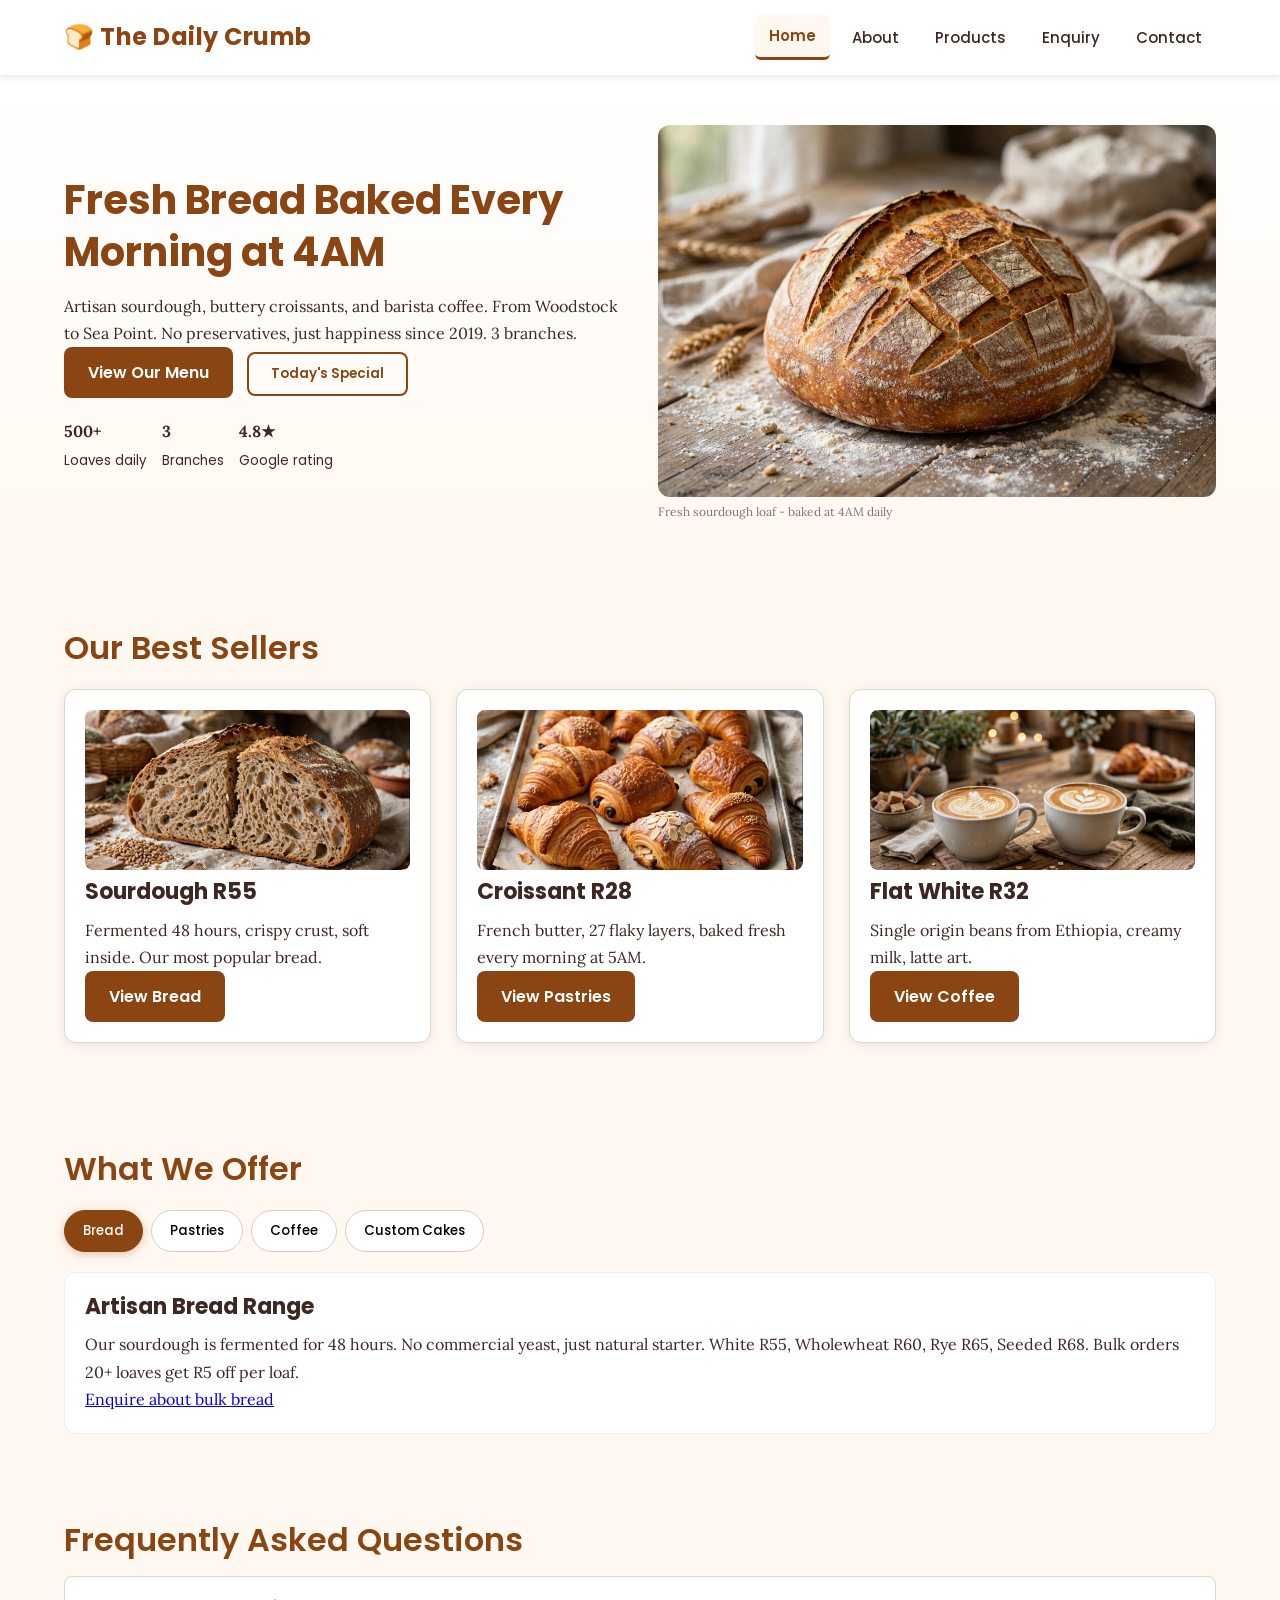
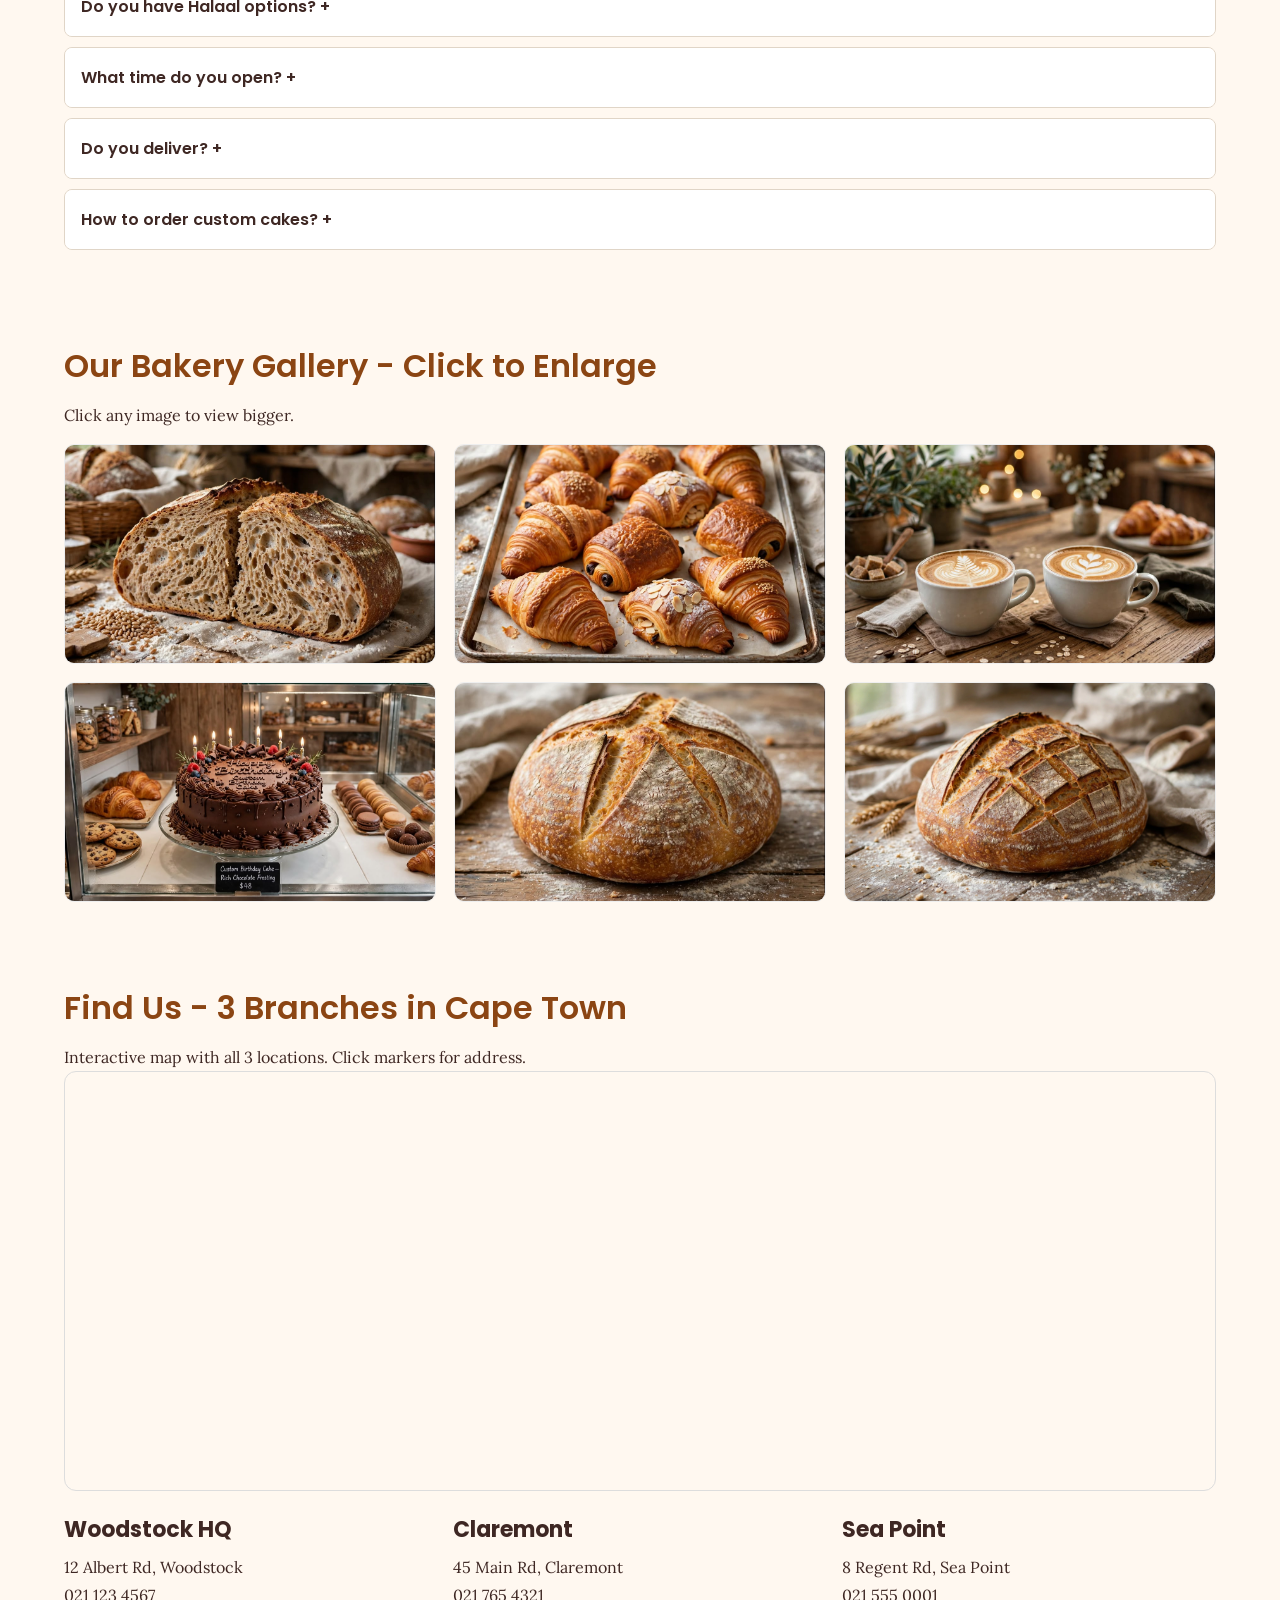
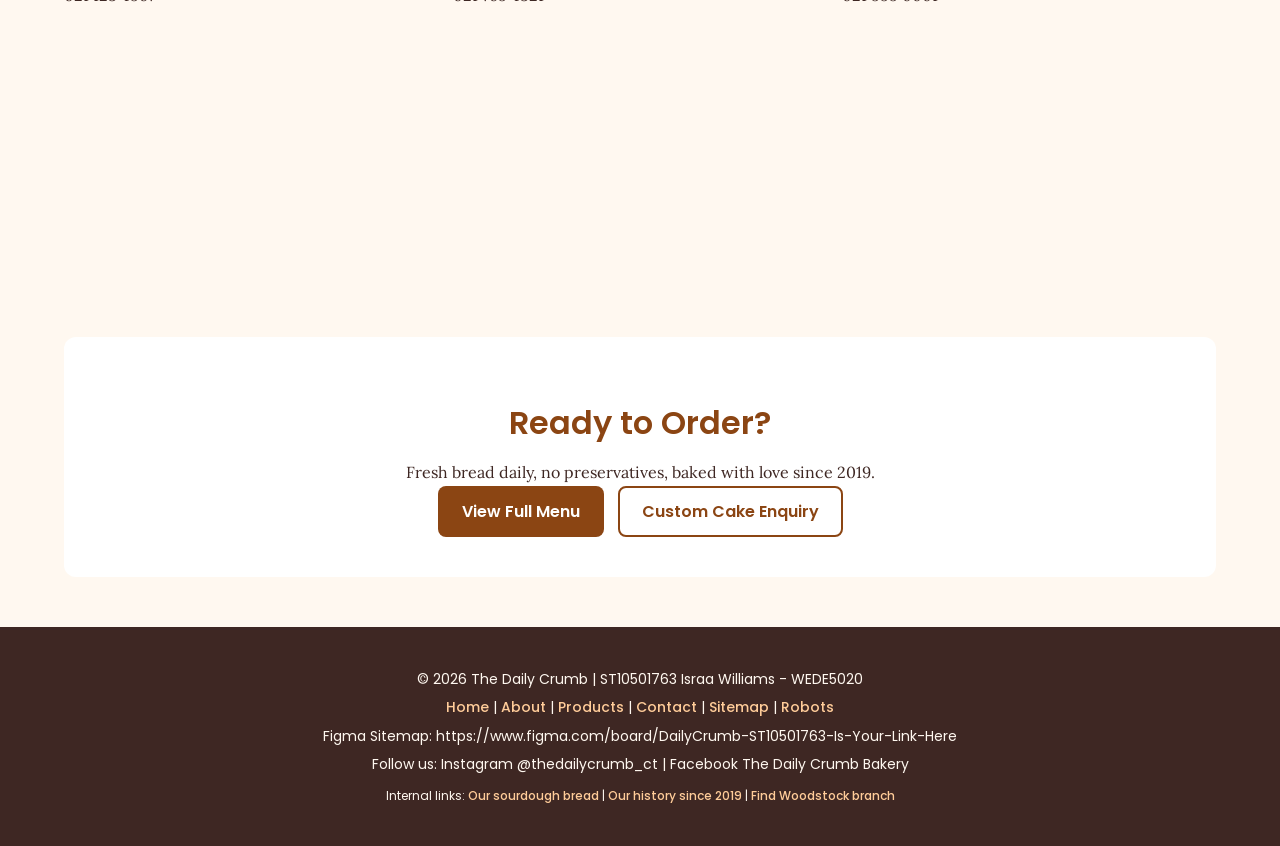
==== index.html @ 9b8d2862 "first commit" ====
<!DOCTYPE html>
<html lang="en">
<head>
    <meta charset="UTF-8">
    <meta name="viewport" content="width=device-width, initial-scale=1.0">
    <!-- SEO - unique title and description -->
    <title>The Daily Crumb | Fresh Artisan Bakery Cape Town - Sourdough R55</title>
    <meta name="description" content="Fresh bread baked at 4AM daily in Woodstock. Sourdough from R55, croissants R28, custom cakes from R350. 3 branches Woodstock Claremont Sea Point. No preservatives since 2019.">
    <meta name="keywords" content="bakery Cape Town, sourdough bread Woodstock, croissants, custom cakes, artisan bakery">
    <meta name="author" content="Israa Williams ST10501763">
    <!-- canonical url -->
    <link rel="canonical" href="https://thedailycrumb.netlify.app/index.html">
    
    <!-- fonts fix - lecturer said Lora and Poppins not loaded, now fixed -->
    <link href="https://fonts.googleapis.com/css2?family=Poppins:wght@400;600;700&family=Lora:wght@400;700&display=swap" rel="stylesheet">
    
    <!-- leaflet css for map -->
    <link rel="stylesheet" href="https://unpkg.com/leaflet@1.9.4/dist/leaflet.css">
    
    <!-- my stylesheet - lowercase css/ fix for github pages case sensitive -->
    <link rel="stylesheet" href="css/style.css">
</head>
<body>

    <!-- header - with mobile toggle button - part 3 requirement fix -->
    <header>
        <div class="logo">🍞 The Daily Crumb</div>
        <!-- mobile toggle - shows on mobile only -->
        <button id="mobileToggle" class="mobile-toggle" aria-label="Toggle menu">☰</button>
        <nav id="mainNav">
            <a href="index.html" class="active">Home</a>
            <a href="about.html">About</a>
            <a href="products.html">Products</a>
            <a href="enquiry.html">Enquiry</a>
            <a href="contact.html">Contact</a>
        </nav>
    </header>

    <main>
        <!-- hero section - with picture element fix -->
        <section class="hero">
            <div>
                <h1>Fresh Bread Baked Every Morning at 4AM</h1>
                <p>Artisan sourdough, buttery croissants, and barista coffee. From Woodstock to Sea Point. No preservatives, just happiness since 2019. 3 branches.</p>
                <a href="products.html" class="btn">View Our Menu</a>
                <button id="openModal" class="btn-outline" style="margin-left:10px;">Today's Special</button>
                
                <div style="margin-top:20px; display:flex; gap:15px;">
                    <div>
                        <strong>500+</strong><br>
                        <small>Loaves daily</small>
                    </div>
                    <div>
                        <strong>3</strong><br>
                        <small>Branches</small>
                    </div>
                    <div>
                        <strong>4.8★</strong><br>
                        <small>Google rating</small>
                    </div>
                </div>
            </div>
            
            <div>
                <!-- picture element - FIXED NAMES - now hero.jpg not hero.jpg.jpeg -->
                <picture>
                    <!-- mobile small -->
                    <source srcset="images/bread.jpg.jpeg" media="(max-width: 480px)">
                    <!-- tablet -->
                    <source srcset="images/hero.jpg.jpeg" media="(max-width: 768px)">
                    <!-- desktop default -->
                    <img src="images/hero.jpg.jpeg" alt="Fresh sourdough bread baked daily at The Daily Crumb bakery Woodstock Cape Town artisan" class="responsive-img lightbox-img" loading="lazy" width="600" height="400">
                </picture>
                <p style="font-size:12px; color:#777; margin-top:5px;">Fresh sourdough loaf - baked at 4AM daily</p>
            </div>
        </section>

        <!-- best sellers preview - 3 column grid -->
        <div class="container">
            <h2>Our Best Sellers</h2>
            <div class="services-grid">
                <div class="card">
                    <div class="card-body">
                        <picture>
                            <img src="images/bread.jpg.jpeg" alt="White sourdough loaf R55" style="width:100%; height:160px; object-fit:cover; border-radius:8px;" loading="lazy">
                        </picture>
                        <h3>Sourdough R55</h3>
                        <p>Fermented 48 hours, crispy crust, soft inside. Our most popular bread.</p>
                        <a href="products.html" class="btn">View Bread</a>
                    </div>
                </div>
                <div class="card">
                    <div class="card-body">
                        <img src="images/croissant.jpg.jpeg" alt="Butter croissant flaky R28" style="width:100%; height:160px; object-fit:cover; border-radius:8px;" loading="lazy">
                        <h3>Croissant R28</h3>
                        <p>French butter, 27 flaky layers, baked fresh every morning at 5AM.</p>
                        <a href="products.html" class="btn">View Pastries</a>
                    </div>
                </div>
                <div class="card">
                    <div class="card-body">
                        <img src="images/coffee.jpg.jpeg" alt="Flat white coffee R32 single origin" style="width:100%; height:160px; object-fit:cover; border-radius:8px;" loading="lazy">
                        <h3>Flat White R32</h3>
                        <p>Single origin beans from Ethiopia, creamy milk, latte art.</p>
                        <a href="products.html" class="btn">View Coffee</a>
                    </div>
                </div>
            </div>
        </div>

        <!-- tabs - interactive element part 3 -->
        <div class="container">
            <h2>What We Offer</h2>
            <div class="tabs">
                <button class="tab-btn active" data-tab="bread">Bread</button>
                <button class="tab-btn" data-tab="pastries">Pastries</button>
                <button class="tab-btn" data-tab="coffee">Coffee</button>
                <button class="tab-btn" data-tab="cakes">Custom Cakes</button>
            </div>
            
            <div id="bread" class="tab-content active">
                <h3>Artisan Bread Range</h3>
                <p>Our sourdough is fermented for 48 hours. No commercial yeast, just natural starter. White R55, Wholewheat R60, Rye R65, Seeded R68. Bulk orders 20+ loaves get R5 off per loaf.</p>
                <a href="enquiry.html">Enquire about bulk bread</a>
            </div>
            
            <div id="pastries" class="tab-content">
                <h3>Fresh Pastries Daily</h3>
                <p>Baked at 5AM. Croissant R28, Pain au chocolat R32, Cinnamon bun R35, Almond croissant R38, Cheese twist R30. Box of 12 pastries R300 - perfect for office meetings.</p>
                <a href="enquiry.html">Order catering box</a>
            </div>
            
            <div id="coffee" class="tab-content">
                <h3>Barista Coffee</h3>
                <p>We use single origin beans. Flat white R32, Cappuccino R32, Americano R28, Latte R34, Mocha R38. Beans for sale 250g R95, 1kg R320.</p>
                <a href="enquiry.html">Buy coffee beans</a>
            </div>
            
            <div id="cakes" class="tab-content">
                <h3>Custom Cakes</h3>
                <p>Birthdays, weddings, corporate events. Small from R350 serves 6, Medium R550 serves 12, Large R850 serves 20. Need 48 hours notice. Halaal and nut-free options available.</p>
                <a href="enquiry.html">Order custom cake</a>
            </div>
        </div>

        <!-- accordion FAQ - interactive element -->
        <div class="container">
            <h2>Frequently Asked Questions</h2>
            
            <div class="accordion">
                <div class="acc-header">Do you have Halaal options? +</div>
                <div class="acc-body">
                    <p>Yes, all our breads are Halaal certified. Most pastries are Halaal except almond croissant which contains alcohol-based flavouring. Custom cakes can be made Halaal on request.</p>
                </div>
            </div>
            
            <div class="accordion">
                <div class="acc-header">What time do you open? +</div>
                <div class="acc-body">
                    <p>Woodstock HQ: Mon-Sat 6AM-4PM, Sun 7AM-2PM. Claremont: Mon-Sat 6AM-3PM. Sea Point: Mon-Sun 6AM-5PM. Bread comes out oven at 6AM, pastries at 6:30AM.</p>
                </div>
            </div>
            
            <div class="accordion">
                <div class="acc-header">Do you deliver? +</div>
                <div class="acc-body">
                    <p>Yes, free delivery within 5km of Woodstock for orders over R250. For Claremont and Sea Point we use Uber delivery at customer cost. Bulk orders over R1000 free delivery Cape Town CBD.</p>
                </div>
            </div>
            
            <div class="accordion">
                <div class="acc-header">How to order custom cakes? +</div>
                <div class="acc-body">
                    <p>Use enquiry form, select Custom Cake, enter quantity and date needed. Need 48 hours notice minimum. We will reply with cost and availability within 2 hours. Deposit 50% required.</p>
                </div>
            </div>
        </div>

        <!-- lightbox gallery - interactive - FIXED ALL NAMES -->
        <div class="container">
            <h2>Our Bakery Gallery - Click to Enlarge</h2>
            <p>Click any image to view bigger.</p>
            <div class="gallery-grid">
                <img src="images/bread.jpg.jpeg" alt="Sourdough crusty loaf fresh from oven Woodstock bakery" class="lightbox-img">
                <img src="images/croissant.jpg.jpeg" alt="Croissant flaky layers French butter pastry" class="lightbox-img">
                <img src="images/coffee.jpg.jpeg" alt="Barista making flat white coffee latte art Cape Town" class="lightbox-img">
                <img src="images/cake.jpg.jpeg" alt="Custom birthday cake with chocolate frosting R350" class="lightbox-img">
                <img src="images/sourdough.jpg.jpeg" alt="Inside The Daily Crumb bakery Woodstock interior" class="lightbox-img">
                <img src="images/hero.jpg.jpeg" alt="Bread loaves lined up morning bake 4AM" class="lightbox-img">
            </div>
        </div>

        <!-- maps - lecturer said embed working maps for 3 locations -->
        <div class="container">
            <h2>Find Us - 3 Branches in Cape Town</h2>
            <p>Interactive map with all 3 locations. Click markers for address.</p>
            
            <!-- leaflet map -->
            <div id="map"></div>

            <!-- google maps iframes for each location - extra fix -->
            <div style="display:grid; grid-template-columns:repeat(3,1fr); gap:15px; margin-top:25px;" class="services-grid">
                <div>
                    <h3>Woodstock HQ</h3>
                    <p>12 Albert Rd, Woodstock<br>021 123 4567</p>
                    <iframe src="https://www.google.com/maps?q=12+Albert+Road+Woodstock+Cape+Town&output=embed" width="100%" height="250" style="border:0; border-radius:8px;" loading="lazy" title="Woodstock map"></iframe>
                </div>
                <div>
                    <h3>Claremont</h3>
                    <p>45 Main Rd, Claremont<br>021 765 4321</p>
                    <iframe src="https://www.google.com/maps?q=45+Main+Road+Claremont+Cape+Town&output=embed" width="100%" height="250" style="border:0; border-radius:8px;" loading="lazy" title="Claremont map"></iframe>
                </div>
                <div>
                    <h3>Sea Point</h3>
                    <p>8 Regent Rd, Sea Point<br>021 555 0001</p>
                    <iframe src="https://www.google.com/maps?q=8+Regent+Road+Sea+Point+Cape+Town&output=embed" width="100%" height="250" style="border:0; border-radius:8px;" loading="lazy" title="Sea Point map"></iframe>
                </div>
            </div>
        </div>

        <!-- call to action -->
        <div class="container" style="text-align:center; padding:40px; background:#fff; border-radius:12px; margin-top:20px;">
            <h2>Ready to Order?</h2>
            <p>Fresh bread daily, no preservatives, baked with love since 2019.</p>
            <a href="products.html" class="btn">View Full Menu</a>
            <a href="enquiry.html" class="btn-outline" style="margin-left:10px;">Custom Cake Enquiry</a>
        </div>
    </main>

    <!-- modal for todays special -->
    <div id="myModal" class="modal">
        <div class="modal-content">
            <span class="close">&times;</span>
            <h2>Today's Special 🔥</h2>
            <p><strong>Buy 2 Sourdough Loaves + Get FREE Flat White for only R110</strong></p>
            <p>Only today! Usually R142, you save R32. Valid at all 3 branches.</p>
            <p>Show this popup at till or order online.</p>
            <br>
            <a href="enquiry.html" class="btn">Claim This Offer</a>
            <button class="btn-outline" onclick="document.getElementById('myModal').style.display='none'" style="margin-left:10px;">Close</button>
        </div>
    </div>

    <!-- lightbox for gallery -->
    <div id="lightbox" class="lightbox">
        <span class="close-lightbox">&times;</span>
        <img id="lightbox-img" src="" alt="Enlarged bakery image">
    </div>

    <footer>
        <p>&copy; 2026 The Daily Crumb | ST10501763 Israa Williams - WEDE5020</p>
        <p>
            <a href="index.html">Home</a> | 
            <a href="about.html">About</a> | 
            <a href="products.html">Products</a> | 
            <a href="contact.html">Contact</a> |
            <a href="sitemap.xml">Sitemap</a> |
            <a href="robots.txt">Robots</a>
        </p>
        <!-- figma link fix - lecturer said missing -->
        <p>Figma Sitemap: https://www.figma.com/board/DailyCrumb-ST10501763-Is-Your-Link-Here</p>
        <p>Follow us: Instagram @thedailycrumb_ct | Facebook The Daily Crumb Bakery</p>
        <p style="font-size:12px; margin-top:10px;">Internal links: <a href="products.html">Our sourdough bread</a> | <a href="about.html">Our history since 2019</a> | <a href="contact.html">Find Woodstock branch</a></p>
    </footer>

    <!-- scripts - lowercase js/ fix -->
    <script src="https://unpkg.com/leaflet@1.9.4/dist/leaflet.js"></script>
    <script src="js/main.js"></script>
</body>
</html>
---- css/style.css ----
/* 
The Daily Crumb Bakery - FIXED & LONGER
Student: Israa Williams ST10501763
WEDE5020 Part 3 - 2026
Works hand in hand with index.html, about.html, products.html, enquiry.html, contact.html + main.js + products.js
All images .jpeg
*/

*{
 margin:0;
 padding:0;
 box-sizing:border-box;
}

:root{
 --primary:#8B4513;
 --accent:#D2691E;
 --light:#FFF8F0;
 --text:#3E2723;
 --white:#ffffff;
 --grey:#f5f5f5;
 --error:#c62828;
 --success:#2e7d32;
 --shadow:0 2px 12px rgba(0,0,0,0.08);
}

body{
 font-family:'Lora', serif;
 font-size:16px;
 line-height:1.7;
 color:var(--text);
 background-color:var(--light);
 overflow-x:hidden;
}

/* headings - Poppins per brief */
h1,h2,h3,h4{
 font-family:'Poppins', sans-serif;
 line-height:1.3;
 color:var(--text);
}

h1{
 font-size:40px;
 font-weight:700;
 color:var(--primary);
 margin-bottom:15px;
}

h2{
 font-size:32px;
 font-weight:600;
 margin-top:25px;
 margin-bottom:15px;
 color:var(--primary);
}

h3{
 font-size:22px;
 margin-bottom:10px;
}

/* header - sticky, works with mobileToggle */
header{
 display:flex;
 justify-content:space-between;
 align-items:center;
 padding:15px 5%;
 background:var(--white);
 box-shadow:0 2px 8px rgba(0,0,0,0.1);
 position:sticky;
 top:0;
 z-index:999;
}

.logo{
 font-family:'Poppins', sans-serif;
 font-weight:700;
 font-size:24px;
 color:var(--primary);
 letter-spacing:0.5px;
}

nav, #mainNav, #navMenu{
 display:flex;
 gap:8px;
 align-items:center;
}

nav a, #mainNav a, #navMenu a{
 color:var(--text);
 text-decoration:none;
 padding:8px 14px;
 font-weight:500;
 border-radius:6px;
 font-family:'Poppins', sans-serif;
 font-size:15px;
 transition:0.2s;
}

nav a:hover, #mainNav a:hover, #navMenu a:hover{
 color:var(--primary);
 background:var(--light);
}

nav a:focus, #mainNav a:focus{
 outline:2px solid var(--primary);
 outline-offset:2px;
}

nav a.active, #mainNav a.active, #navMenu a.active{
 color:var(--primary);
 border-bottom:3px solid var(--primary);
 font-weight:600;
 background:var(--light);
}

.mobile-toggle, #mobileToggle, #navToggle{
 display:none;
 font-size:28px;
 background:none;
 border:none;
 cursor:pointer;
 color:var(--primary);
 padding:5px 10px;
}

/* hero - grid, works on all pages */
.hero{
 display:grid;
 grid-template-columns:1fr 1fr;
 gap:35px;
 padding:50px 5%;
 align-items:center;
 background:linear-gradient(to bottom, #fff, var(--light));
}

.container{
 width:90%;
 max-width:1200px;
 margin:0 auto;
 padding:30px 0;
}

.services-grid{
 display:grid;
 grid-template-columns:repeat(3,1fr);
 gap:25px;
 margin:20px 0;
}

.card{
 background:var(--white);
 border:1px solid #e0d5c7;
 border-radius:12px;
 overflow:hidden;
 box-shadow:var(--shadow);
 transition:0.3s;
}

.card-body{
 padding:20px;
}

.card:hover{
 transform:translateY(-4px);
 box-shadow:0 8px 20px rgba(139,69,19,0.15);
}

.btn{
 background:var(--primary);
 color:var(--white);
 padding:12px 24px;
 border-radius:8px;
 text-decoration:none;
 font-weight:600;
 display:inline-block;
 border:none;
 cursor:pointer;
 font-family:'Poppins', sans-serif;
 transition:0.2s;
 text-align:center;
}

.btn:hover{
 background:#6d3610;
 transform:translateY(-1px);
}

.btn:focus{
 outline:3px solid var(--accent);
 outline-offset:2px;
}

.btn-outline{
 border:2px solid var(--primary);
 color:var(--primary);
 padding:10px 22px;
 border-radius:8px;
 text-decoration:none;
 font-weight:600;
 display:inline-block;
 background:transparent;
 cursor:pointer;
 font-family:'Poppins', sans-serif;
 transition:0.2s;
}

.btn-outline:hover{
 background:var(--primary);
 color:#fff;
}

.responsive-img{
 width:100%;
 height:auto;
 border-radius:12px;
 object-fit:cover;
 display:block;
}

/* forms - for enquiry.html + contact.html - with error support */
input,textarea,select{
 width:100%;
 padding:12px;
 margin-top:6px;
 margin-bottom:4px;
 border-radius:8px;
 border:1.5px solid #ccc;
 font-size:16px;
 font-family:'Lora', serif;
 transition:0.2s;
 background:#fff;
}

input:focus,textarea:focus,select:focus{
 outline:none;
 border-color:var(--primary);
 box-shadow:0 0 0 3px rgba(139,69,19,0.15);
}

.error{
 color:var(--error);
 font-size:12.5px;
 display:block;
 min-height:18px;
 margin-bottom:12px;
 font-family:'Poppins', sans-serif;
 font-weight:500;
}

small{
 font-family:'Poppins', sans-serif;
}

/* success message */
#formSuccess, #enquiryResponse, #contactStatus{
 font-family:'Poppins', sans-serif;
 line-height:1.6;
}

/* tabs - index, about */
.tabs{
 display:flex;
 gap:8px;
 margin:20px 0;
 flex-wrap:wrap;
}

.tab-btn{
 padding:10px 18px;
 border:1.5px solid #d7ccc8;
 background:#fff;
 cursor:pointer;
 border-radius:25px;
 font-family:'Poppins', sans-serif;
 font-weight:500;
 transition:0.2s;
}

.tab-btn:hover{
 background:var(--light);
 border-color:var(--primary);
}

.tab-btn.active{
 background:var(--primary);
 color:#fff;
 border-color:var(--primary);
 box-shadow:0 2px 8px rgba(139,69,19,0.3);
}

.tab-content{
 display:none;
 padding:20px;
 background:#fff;
 border-radius:12px;
 border:1px solid #eee;
 margin-top:10px;
 animation:fadeIn 0.3s;
}

.tab-content.active{
 display:block;
}

@keyframes fadeIn{
 from{opacity:0; transform:translateY(5px);}
 to{opacity:1; transform:translateY(0);}
}

/* accordion - all pages */
.accordion{
 margin:10px 0;
 border:1px solid #e0d5c7;
 border-radius:8px;
 overflow:hidden;
 background:#fff;
}

.acc-header{
 padding:16px;
 background:#fff;
 cursor:pointer;
 font-weight:600;
 font-family:'Poppins', sans-serif;
 user-select:none;
 display:flex;
 justify-content:space-between;
 align-items:center;
}

.acc-header:hover{
 background:var(--light);
}

.acc-body{
 display:none;
 padding:16px;
 background:var(--light);
 border-top:1px solid #eee;
 animation:fadeIn 0.2s;
}

/* modal - index special offer */
.modal{
 display:none;
 position:fixed;
 z-index:1000;
 left:0;
 top:0;
 width:100%;
 height:100%;
 background:rgba(0,0,0,0.6);
 backdrop-filter:blur(2px);
}

.modal-content{
 background:#fff;
 margin:10% auto;
 padding:30px;
 width:90%;
 max-width:520px;
 border-radius:16px;
 position:relative;
 box-shadow:0 20px 40px rgba(0,0,0,0.2);
}

.close{
 position:absolute;
 top:12px;
 right:18px;
 font-size:32px;
 cursor:pointer;
 color:#777;
 line-height:1;
}

.close:hover{
 color:#000;
}

/* gallery - index, about, products - all .jpeg */
.gallery-grid{
 display:grid;
 grid-template-columns:repeat(3,1fr);
 gap:18px;
 margin-top:15px;
}

.gallery-grid img{
 cursor:pointer;
 border-radius:10px;
 width:100%;
 height:220px;
 object-fit:cover;
 transition:0.3s;
 border:1px solid #eee;
}

.gallery-grid img:hover{
 transform:scale(1.03);
 box-shadow:0 8px 20px rgba(0,0,0,0.15);
}

.lightbox{
 display:none;
 position:fixed;
 z-index:2000;
 left:0;
 top:0;
 width:100%;
 height:100%;
 background:rgba(0,0,0,0.92);
 justify-content:center;
 align-items:center;
 padding:20px;
}

.lightbox img{
 max-width:90%;
 max-height:85%;
 border-radius:12px;
 box-shadow:0 0 30px rgba(0,0,0,0.5);
}

.close-lightbox{
 position:absolute;
 top:20px;
 right:35px;
 color:#fff;
 font-size:45px;
 cursor:pointer;
 z-index:2001;
}

.close-lightbox:hover{
 color:#ffcc99;
}

#map{
 height:420px;
 border-radius:12px;
 margin-bottom:25px;
 border:1.5px solid #ddd;
 z-index:1;
}

/* filter bar - products.html */
.filter-bar{
 display:flex;
 gap:12px;
 margin:25px 0;
 flex-wrap:wrap;
 background:#fff;
 padding:15px;
 border-radius:12px;
 box-shadow:var(--shadow);
}

.filter-bar input,.filter-bar select{
 width:auto;
 flex:1;
 min-width:170px;
 margin:0;
}

/* footer */
footer{
 background:#3E2723;
 color:#FFF8F0;
 text-align:center;
 padding:35px 5%;
 margin-top:50px;
 font-family:'Poppins', sans-serif;
}

footer p{
 margin:6px 0;
 font-size:14px;
 line-height:1.6;
}

footer a{
 color:#ffcc99;
 text-decoration:none;
 font-weight:500;
}

footer a:hover{
 text-decoration:underline;
 color:#fff;
}

/* picture fallback - ensures .jpeg loads */
picture{
 display:block;
}
picture img{
 width:100%;
}

/* mobile - must match main.js show class */
@media(max-width:768px){
 .hero{
  grid-template-columns:1fr;
  padding:30px 5%;
  gap:20px;
 }
 .services-grid{
  grid-template-columns:repeat(2,1fr);
  gap:18px;
 }
 .gallery-grid{
  grid-template-columns:repeat(2,1fr);
 }
 h1{
  font-size:30px;
 }
 h2{
  font-size:26px;
 }
 .mobile-toggle, #mobileToggle, #navToggle{
  display:block;
 }
 nav, #mainNav, #navMenu{
  display:none;
  flex-direction:column;
  position:absolute;
  top:68px;
  left:0;
  width:100%;
  background:#fff;
  padding:20px 5%;
  box-shadow:0 8px 20px rgba(0,0,0,0.12);
  z-index:998;
  align-items:flex-start;
 }
 nav.show, #mainNav.show, #navMenu.show{
  display:flex;
 }
 nav a, #mainNav a, #navMenu a{
  width:100%;
  padding:12px 10px;
  border-bottom:1px solid #f0e0d0;
 }
 .filter-bar{
  padding:12px;
 }
 #map{
  height:350px;
 }
}

@media(max-width:480px){
 .services-grid{
  grid-template-columns:1fr;
 }
 .gallery-grid{
  grid-template-columns:1fr;
 }
 .gallery-grid img{
  height:200px;
 }
 h1{
  font-size:26px;
 }
 h2{
  font-size:22px;
 }
 .container{
  width:95%;
  padding:20px 0;
 }
 .filter-bar{
  flex-direction:column;
 }
 .filter-bar input,.filter-bar select{
  width:100%;
  min-width:100%;
 }
 .modal-content{
  margin:20% auto;
  width:95%;
  padding:20px;
 }
 .hero{
  padding:20px 5%;
 }
}

/* accessibility - focus visible */
*:focus-visible{
 outline:2px solid var(--primary);
 outline-offset:2px;
}

/* print hide */
@media print{
 header, footer, .mobile-toggle, #map, .lightbox, .modal{
  display:none;
 }
}
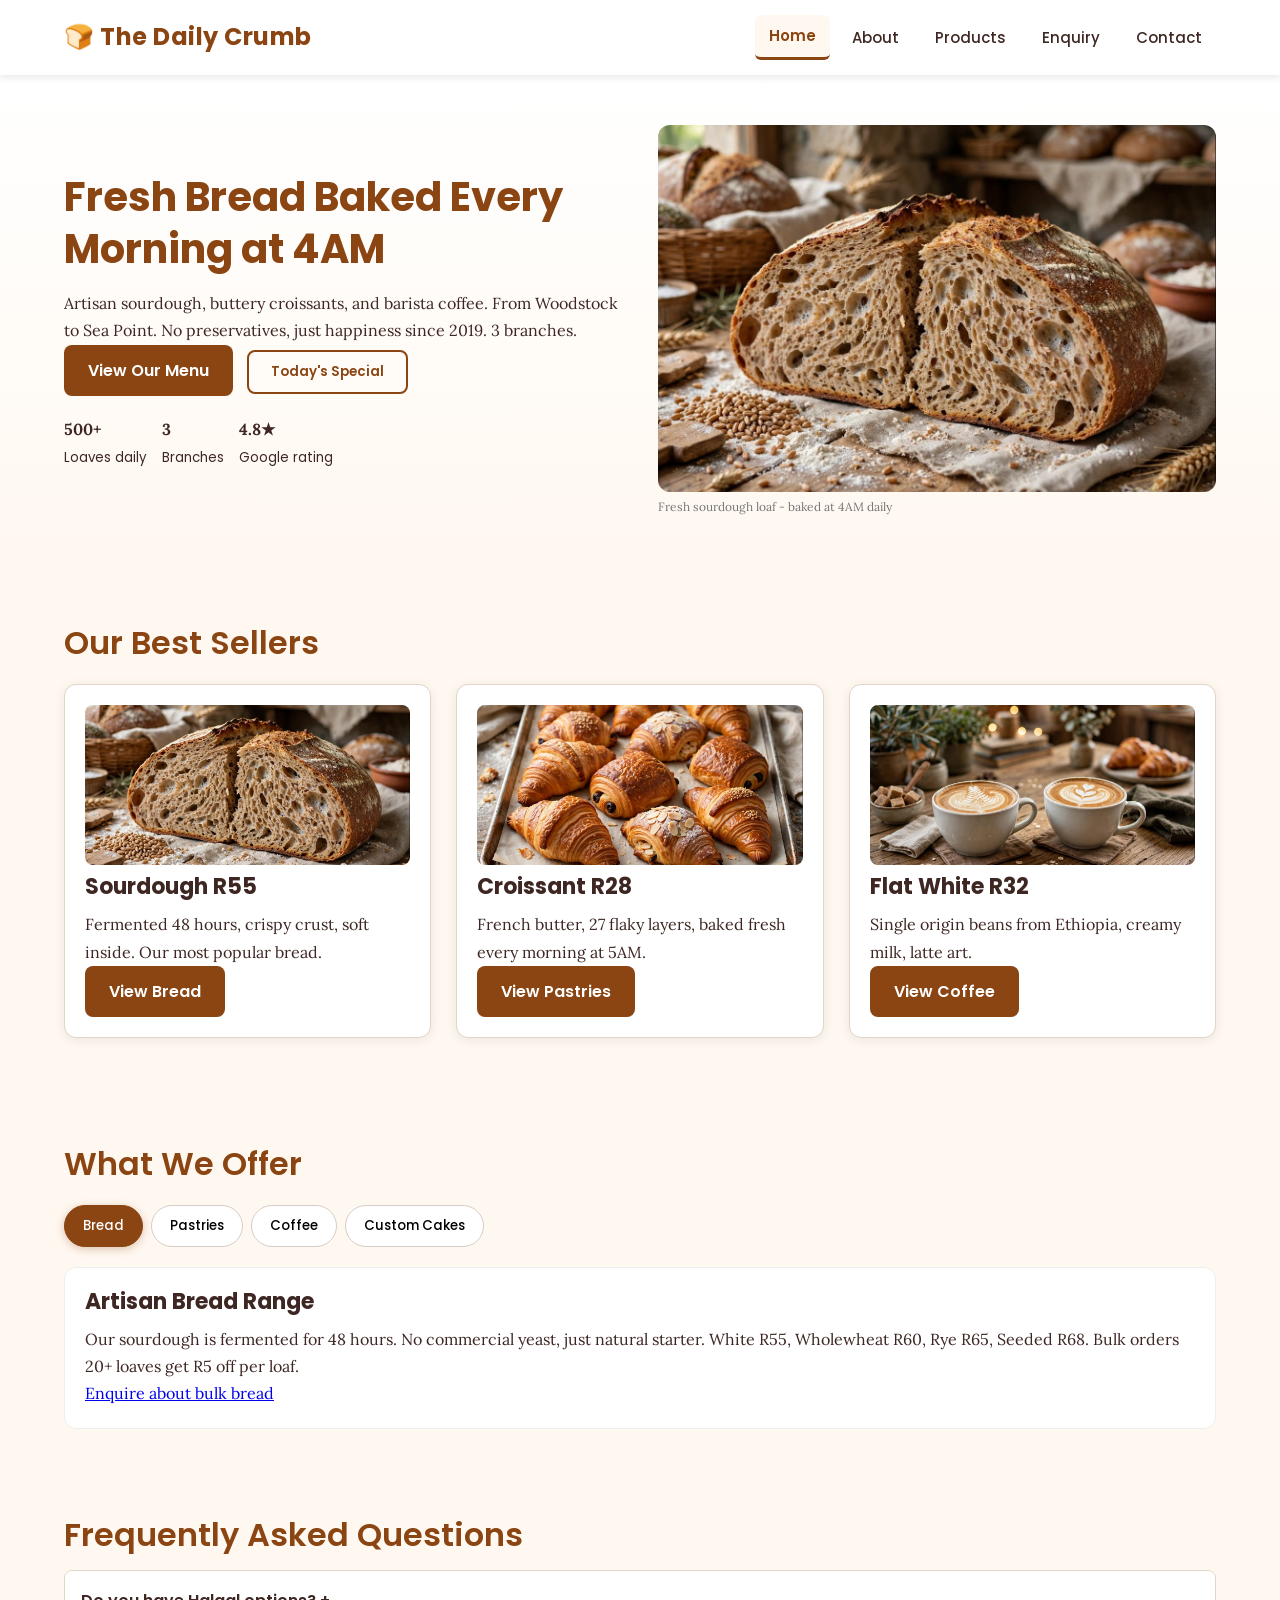
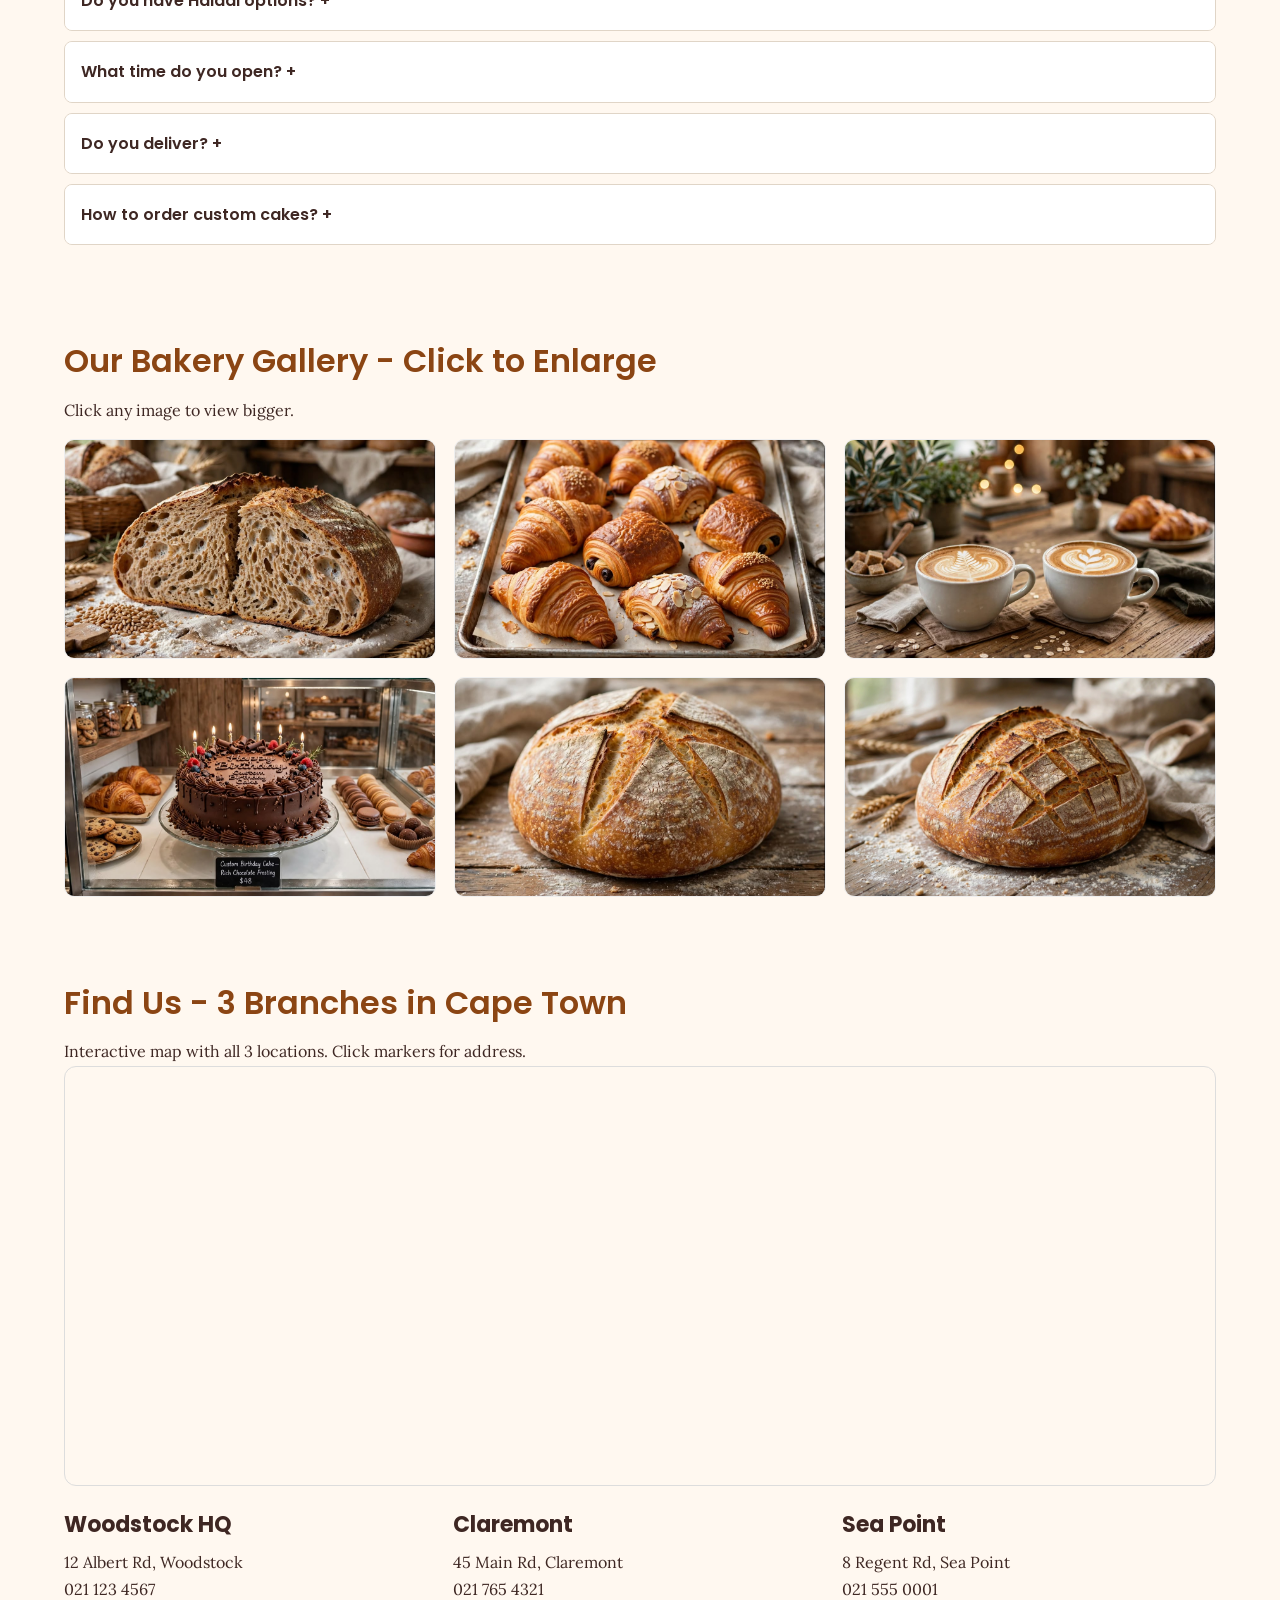
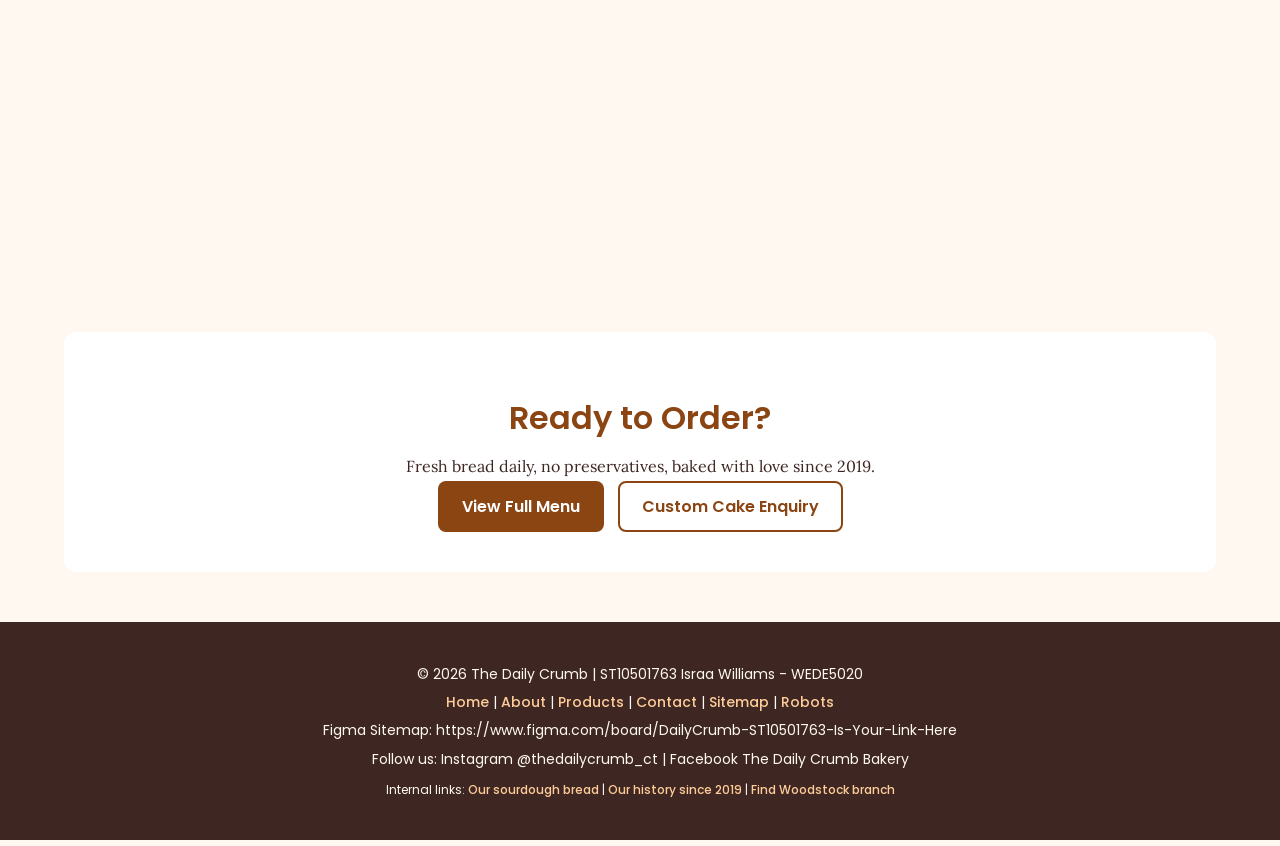
==== commit 6c9c3708: "Fix HTML head tag formatting" ====
--- a/index.html
+++ b/index.html
@@ -1,6 +1,6 @@
 <!DOCTYPE html>
 <html lang="en">
-<head>
+<head> 
     <meta charset="UTF-8">
     <meta name="viewport" content="width=device-width, initial-scale=1.0">
     <!-- SEO - unique title and description -->
@@ -267,4 +267,4 @@
     <script src="https://unpkg.com/leaflet@1.9.4/dist/leaflet.js"></script>
     <script src="js/main.js"></script>
 </body>
-</html>+</html>
--- a/css/style.css
+++ b/css/style.css
@@ -600,4 +600,4 @@
  header, footer, .mobile-toggle, #map, .lightbox, .modal{
   display:none;
  }
-}+}
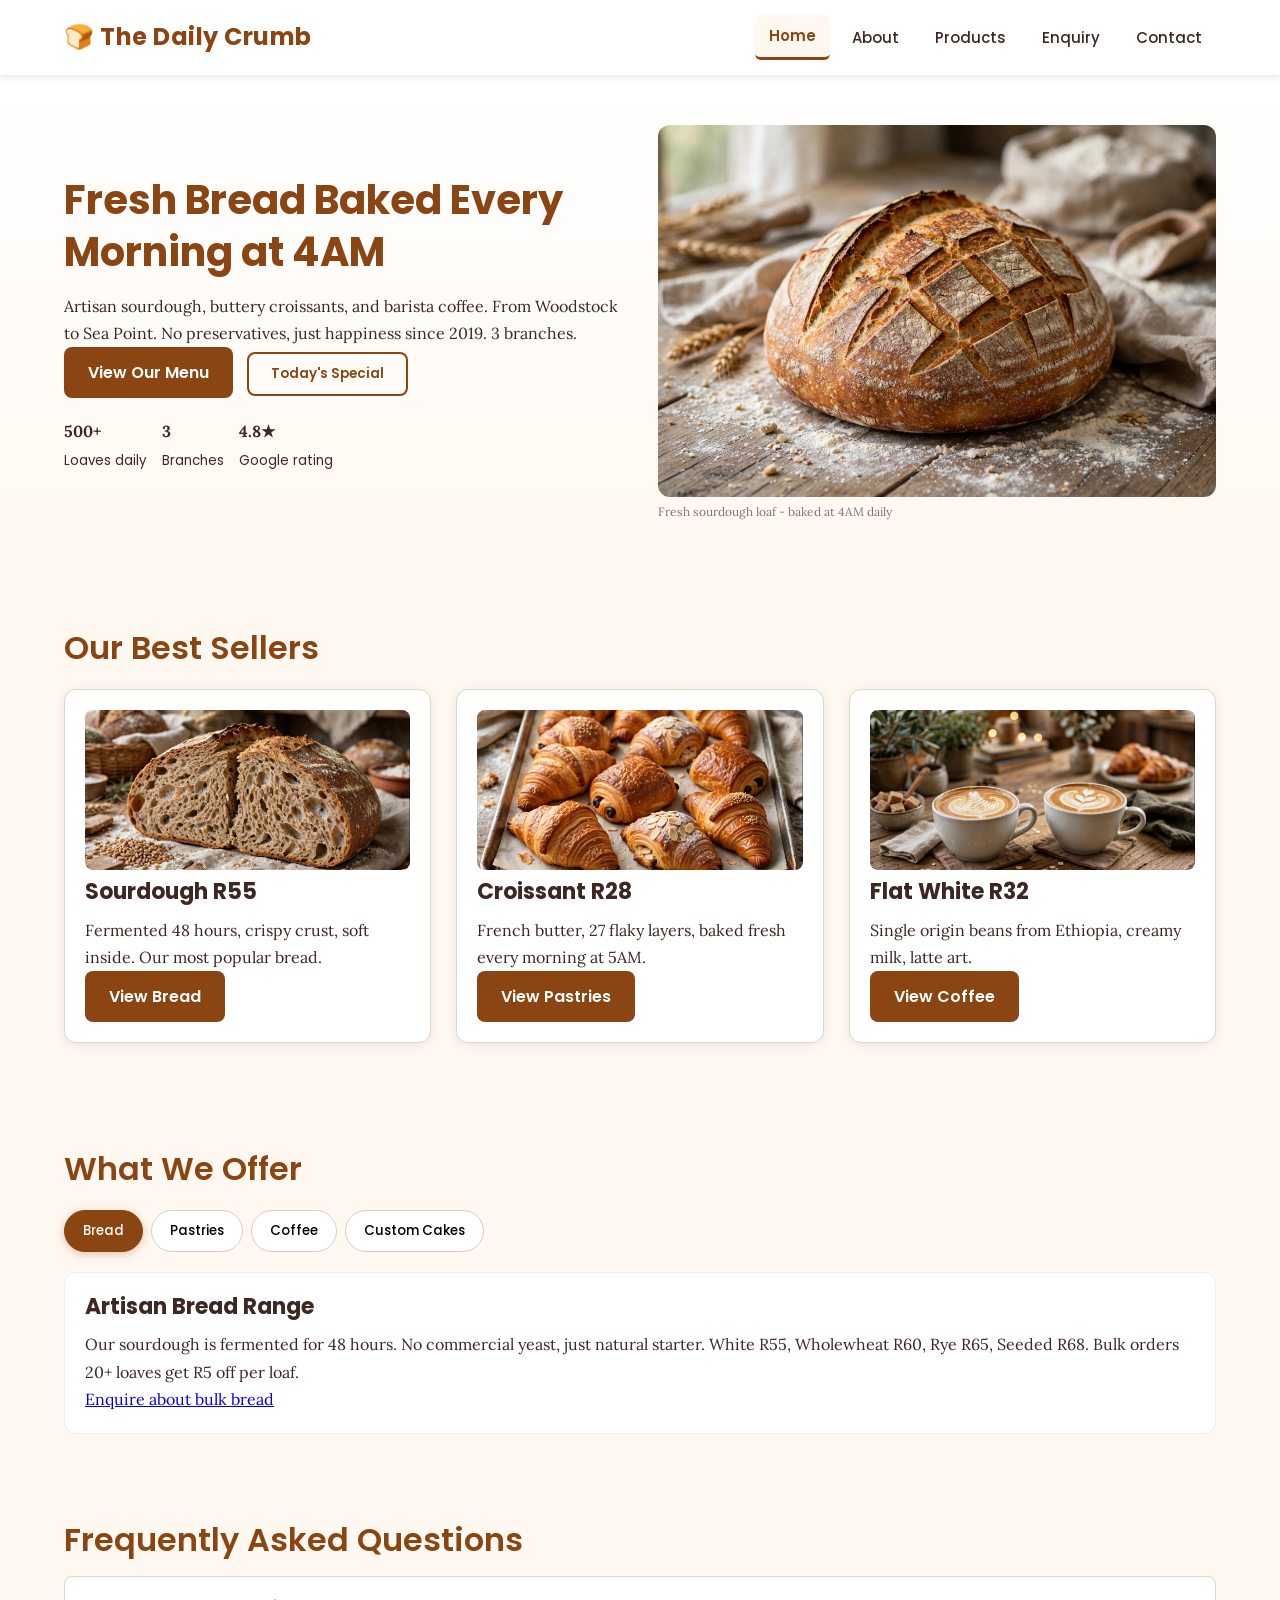
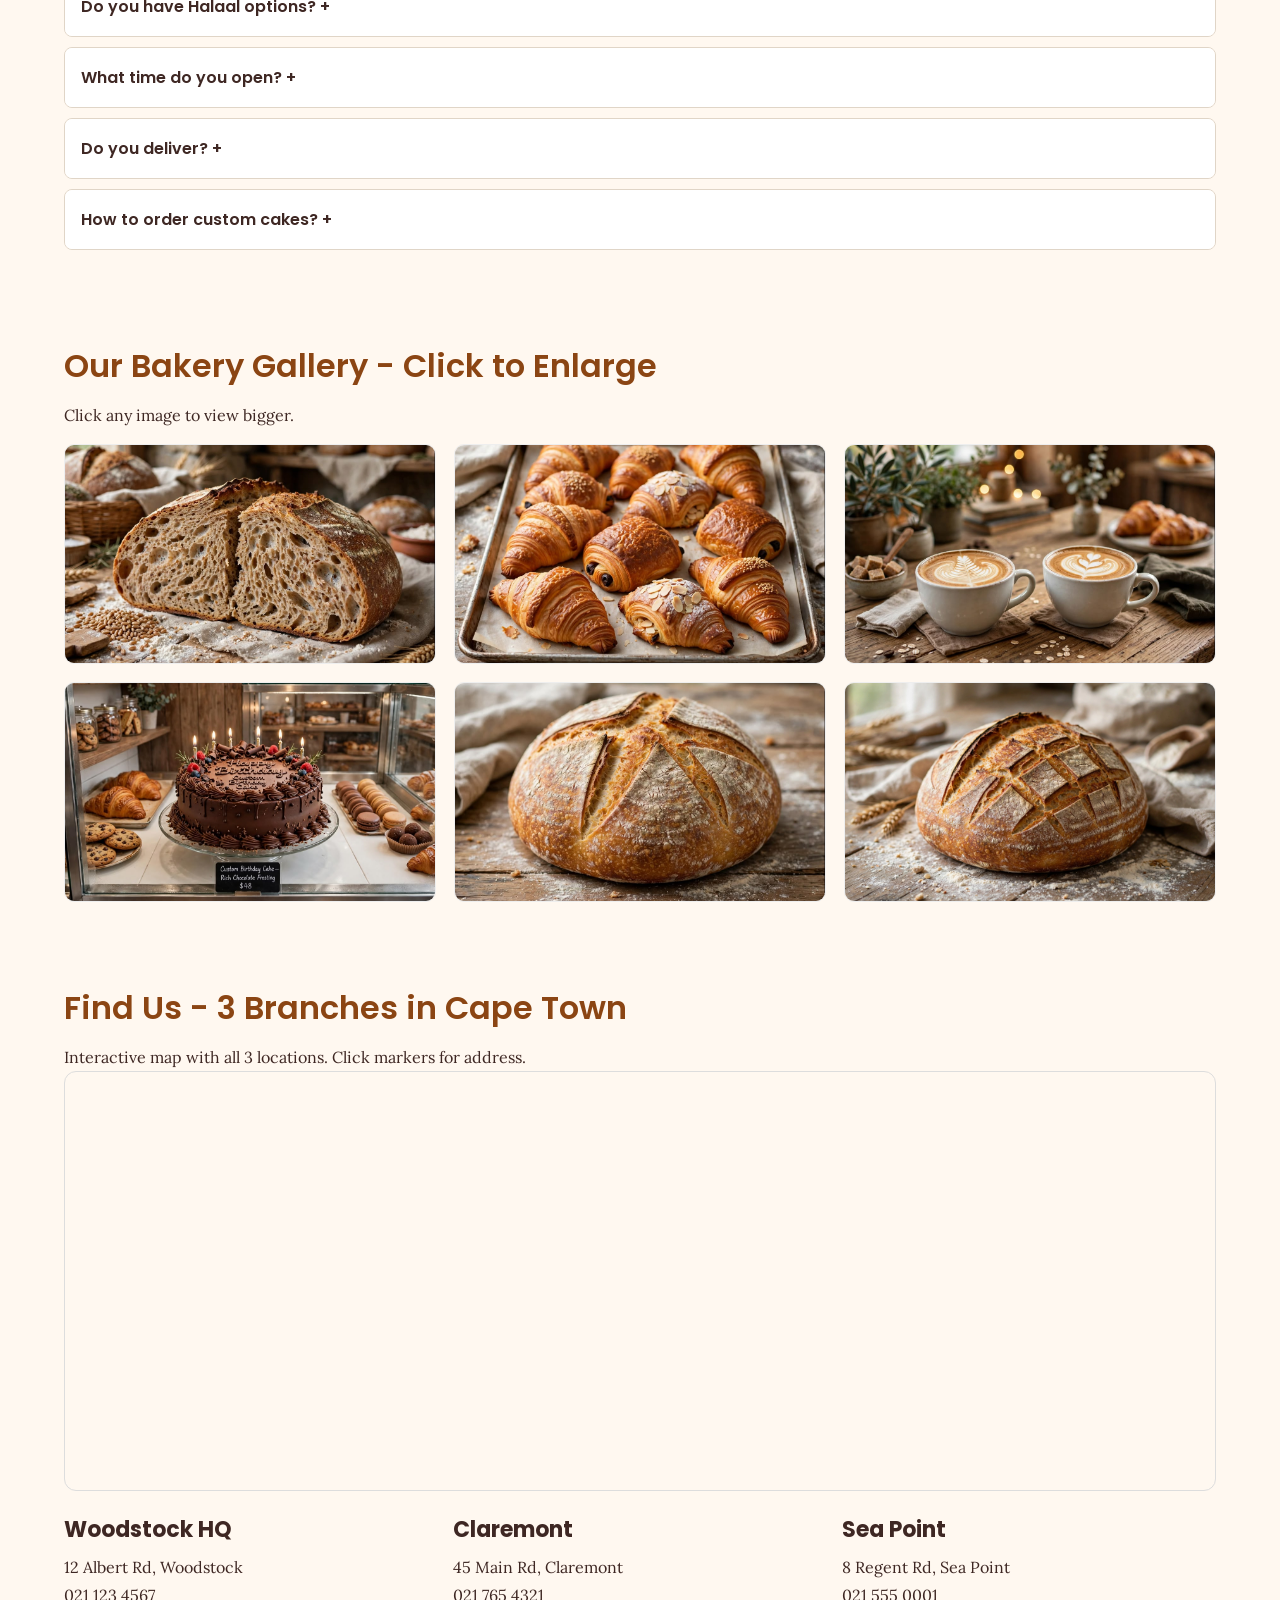
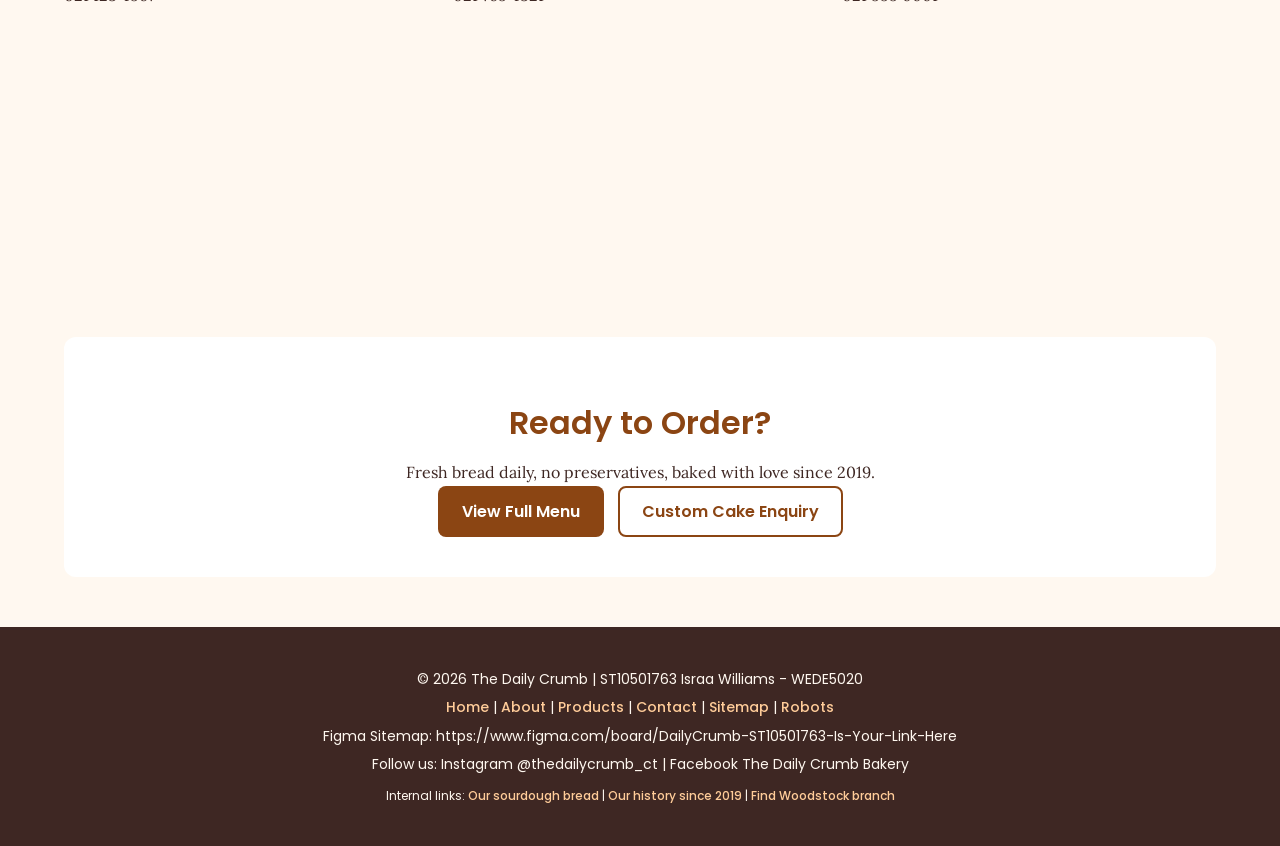
==== commit 2ccb133a: "Fix HTML head tag opening" ====
--- a/index.html
+++ b/index.html
@@ -1,6 +1,6 @@
 <!DOCTYPE html>
 <html lang="en">
-<head> 
+<head>
     <meta charset="UTF-8">
     <meta name="viewport" content="width=device-width, initial-scale=1.0">
     <!-- SEO - unique title and description -->
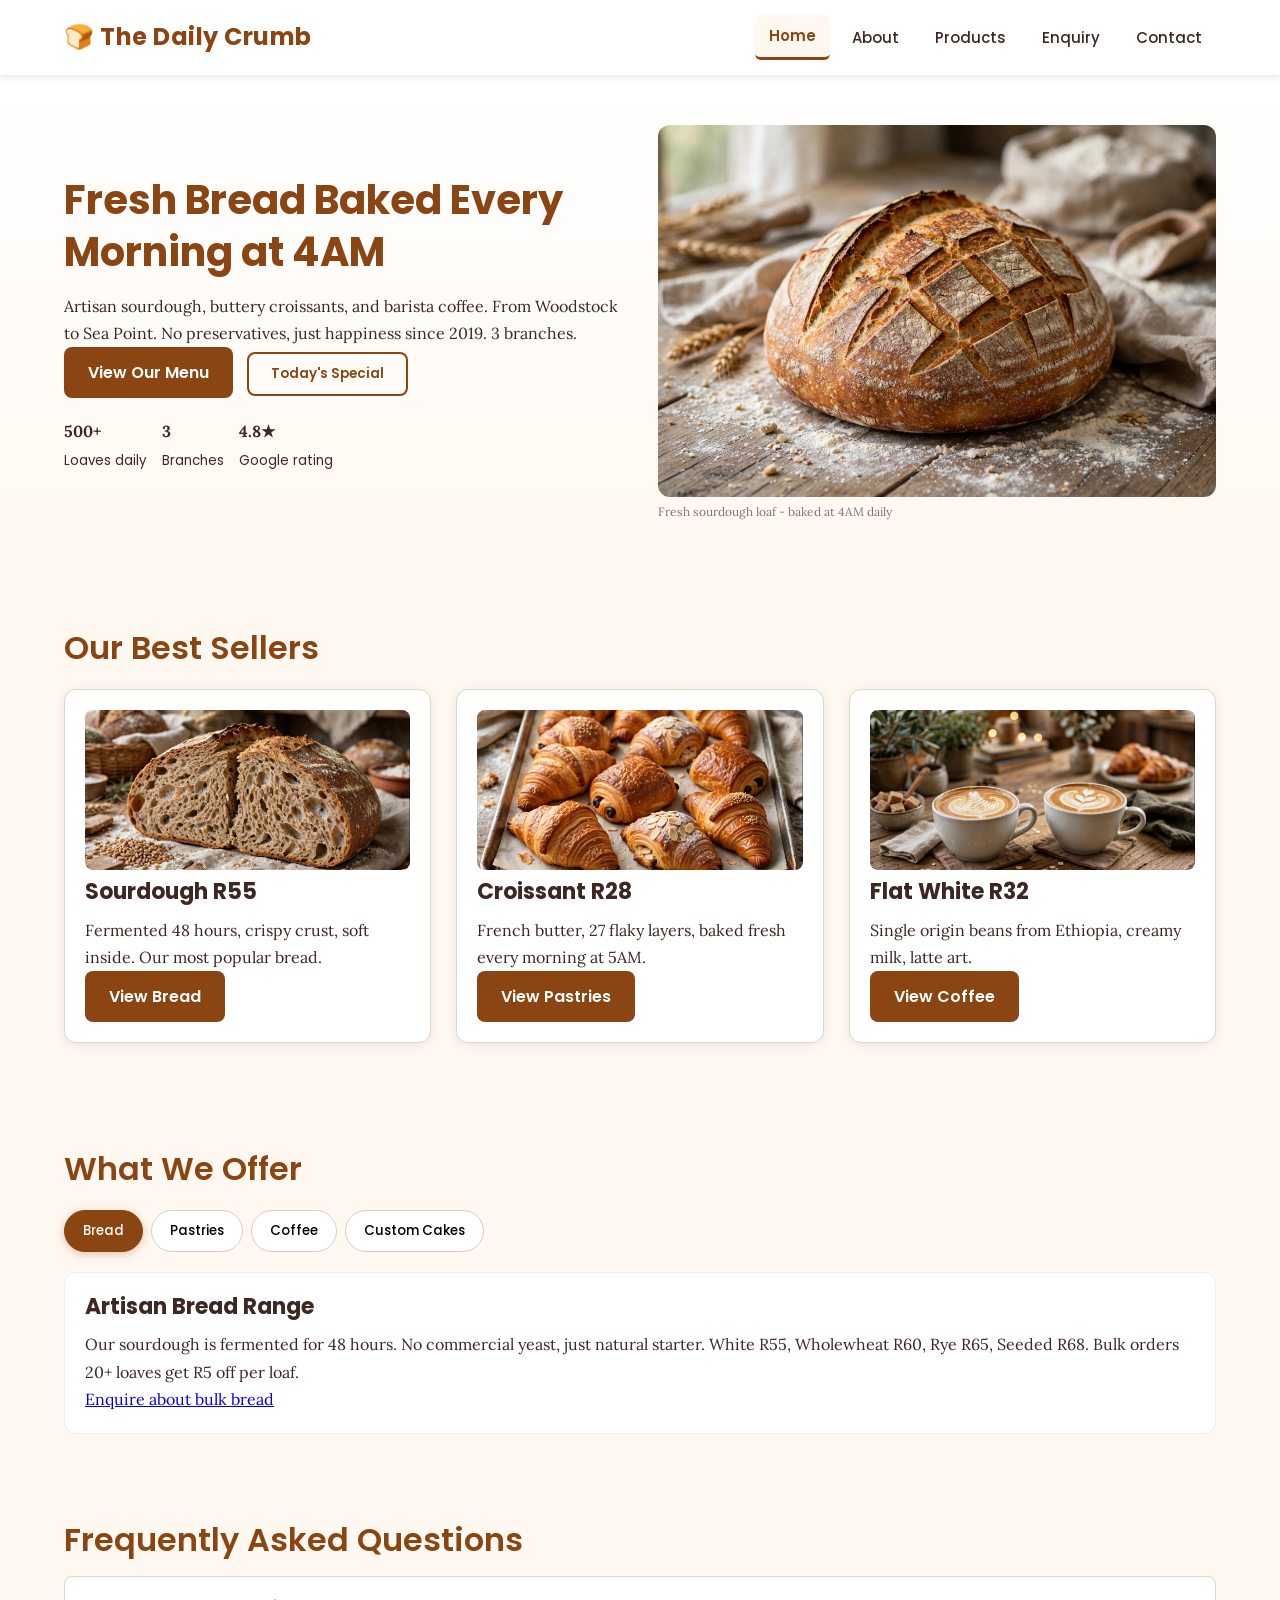
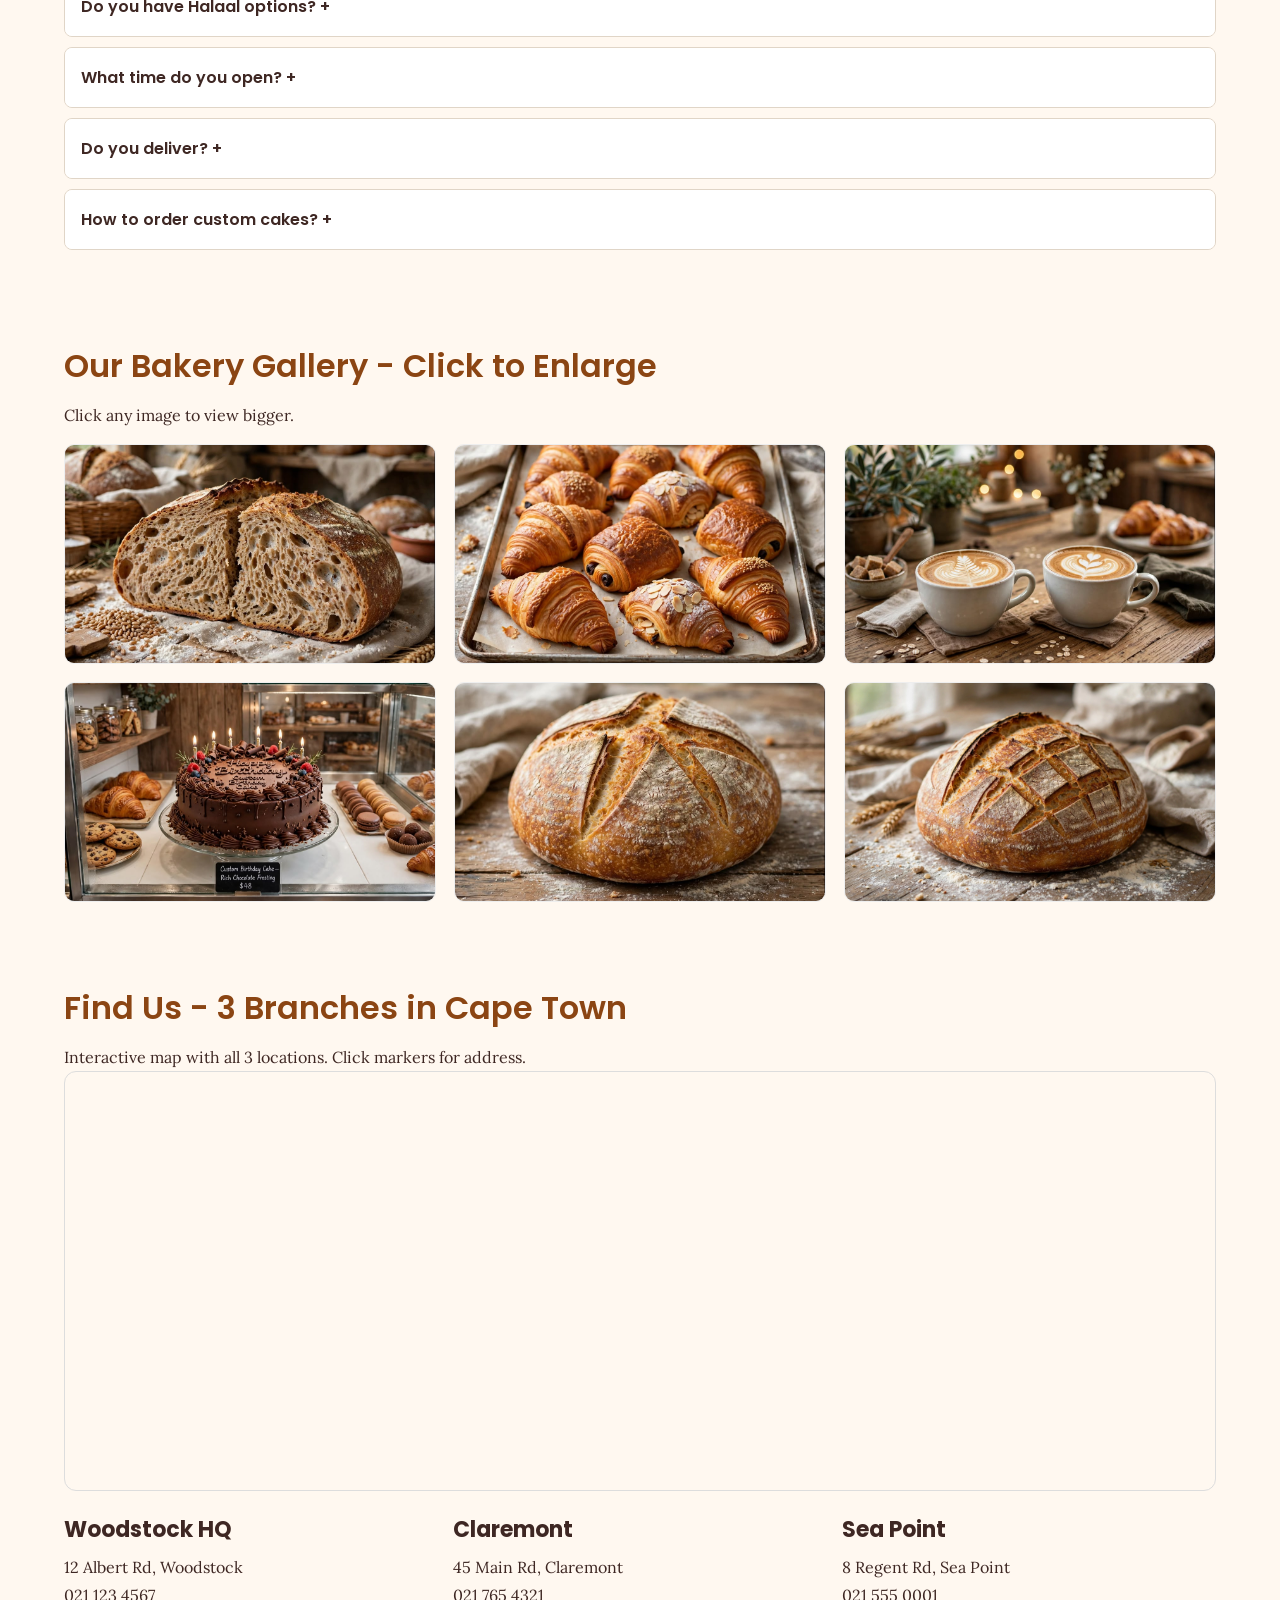
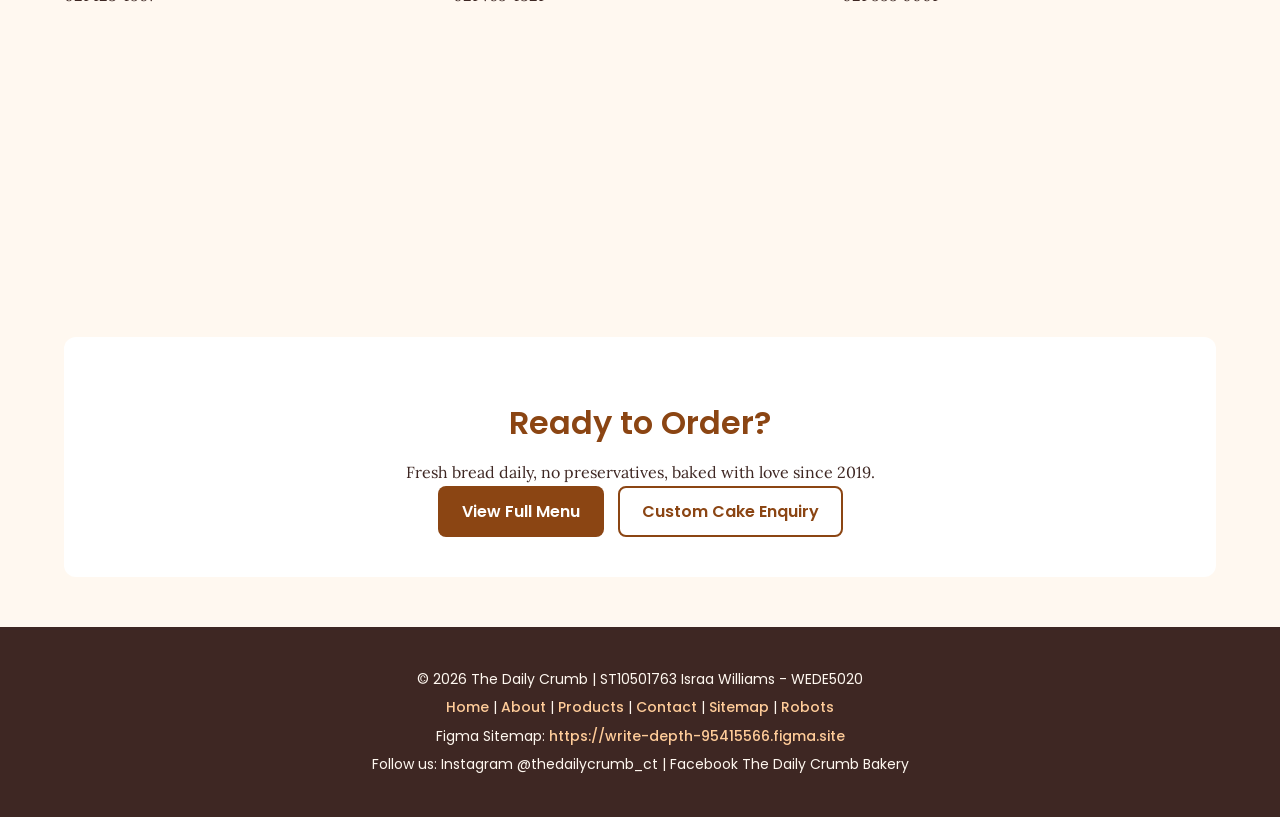
==== commit c8d3c5fa: "Update footer links and Figma sitemap URL" ====
--- a/index.html
+++ b/index.html
@@ -247,21 +247,14 @@
         <img id="lightbox-img" src="" alt="Enlarged bakery image">
     </div>
 
-    <footer>
+
+        <footer>
         <p>&copy; 2026 The Daily Crumb | ST10501763 Israa Williams - WEDE5020</p>
-        <p>
-            <a href="index.html">Home</a> | 
-            <a href="about.html">About</a> | 
-            <a href="products.html">Products</a> | 
-            <a href="contact.html">Contact</a> |
-            <a href="sitemap.xml">Sitemap</a> |
-            <a href="robots.txt">Robots</a>
-        </p>
-        <!-- figma link fix - lecturer said missing -->
-        <p>Figma Sitemap: https://www.figma.com/board/DailyCrumb-ST10501763-Is-Your-Link-Here</p>
+        <p><a href="index.html">Home</a> | <a href="about.html">About</a> | <a href="products.html">Products</a> | <a href="contact.html">Contact</a> | <a href="sitemap.xml">Sitemap</a> | <a href="robots.txt">Robots</a></p>
+        <p>Figma Sitemap: <a href="https://write-depth-95415566.figma.site" target="_blank">https://write-depth-95415566.figma.site</a></p>
         <p>Follow us: Instagram @thedailycrumb_ct | Facebook The Daily Crumb Bakery</p>
-        <p style="font-size:12px; margin-top:10px;">Internal links: <a href="products.html">Our sourdough bread</a> | <a href="about.html">Our history since 2019</a> | <a href="contact.html">Find Woodstock branch</a></p>
     </footer>
+
 
     <!-- scripts - lowercase js/ fix -->
     <script src="https://unpkg.com/leaflet@1.9.4/dist/leaflet.js"></script>
